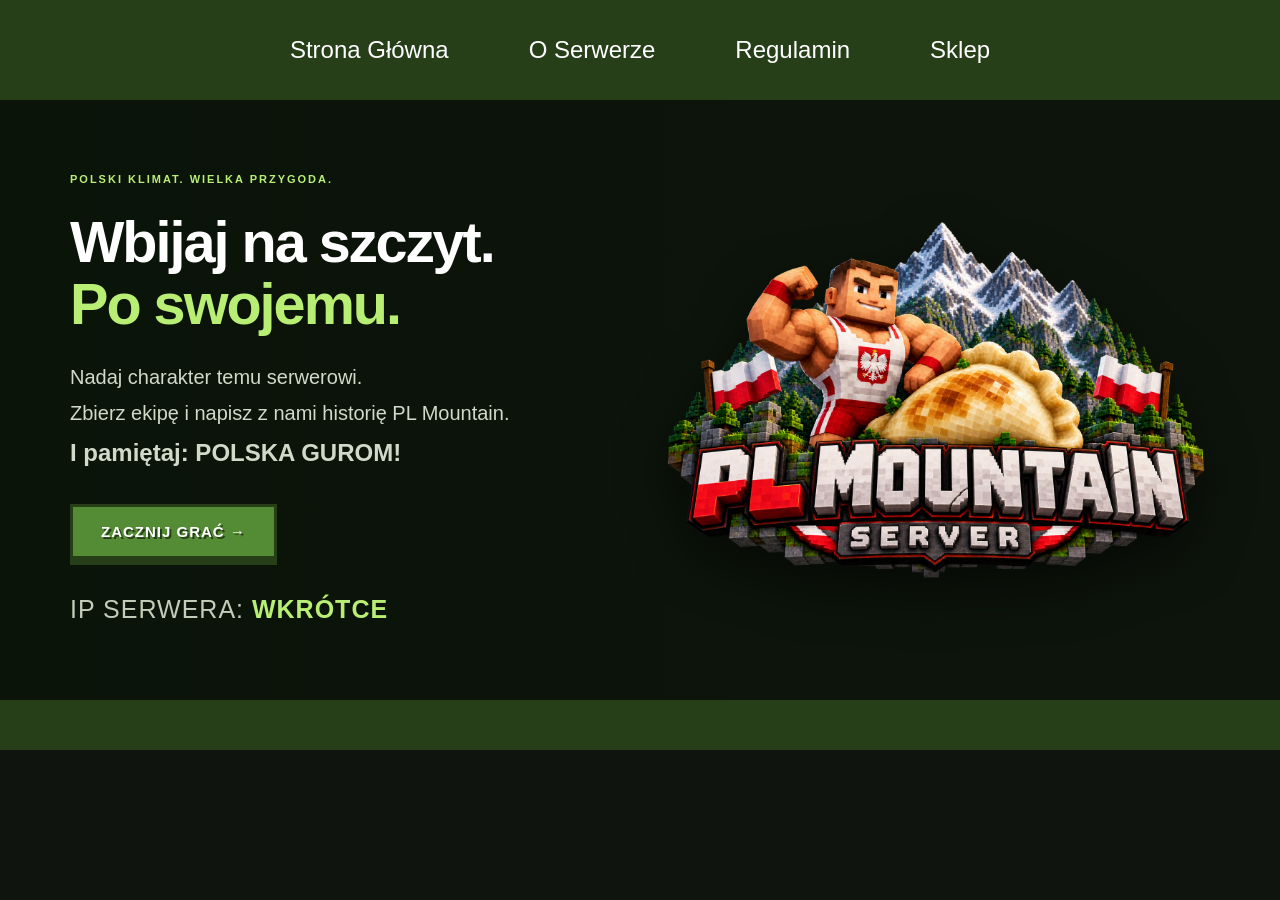
==== index.html @ f65269a3 "Adding index.html" ====
<!DOCTYPE html>
<html lang="en">
<head>
    <meta charset="UTF-8">
    <meta name="viewport" content="width=device-width, initial-scale=1.0">
    <title>Document</title>
<style>
    @import URL("styl.css");
</style>
</head>
<body>
    <div class="top">
        <h1>
        <a href="index.html">Strona Główna</a>
        <a href="about.html">O Serwerze</a>
        <a href="statute.html">Regulamin</a>
        <a href="shop.html">Sklep</a></h1>
    </div>
    <div class="main">

    <video class="tlo" autoplay muted loop playsinline>
        <source src="media.mp4" type="video/mp4">
    </video>

    <div class="hero-content">

        <div class="hero-text">
            <p class="hero-label">
                POLSKI KLIMAT. WIELKA PRZYGODA.
            </p>

            <h1>
                Wbijaj na szczyt.<br>
                <span>Po swojemu.</span>
            </h1>

            <p class="hero-description">
                Nadaj charakter temu serwerowi.<br>
                Zbierz ekipę i napisz z nami historię PL Mountain.<br>
                <b>I pamiętaj: POLSKA GUROM!</b>
            </p>

            <a href="#jak-zagrac" class="hero-button">
                ZACZNIJ GRAĆ →
            </a>

            <p class="hero-address">
                IP SERWERA: <strong>WKRÓTCE</strong>
            </p>
        </div>

        <div class="hero-logo">
            <img
                src="Wokselowy górski serwer z pierogiem.png"
                alt="Logo PL Mountain"
            >
        </div>

    </div>

</div>
    <div class="footer"></div>
</body>
</html>
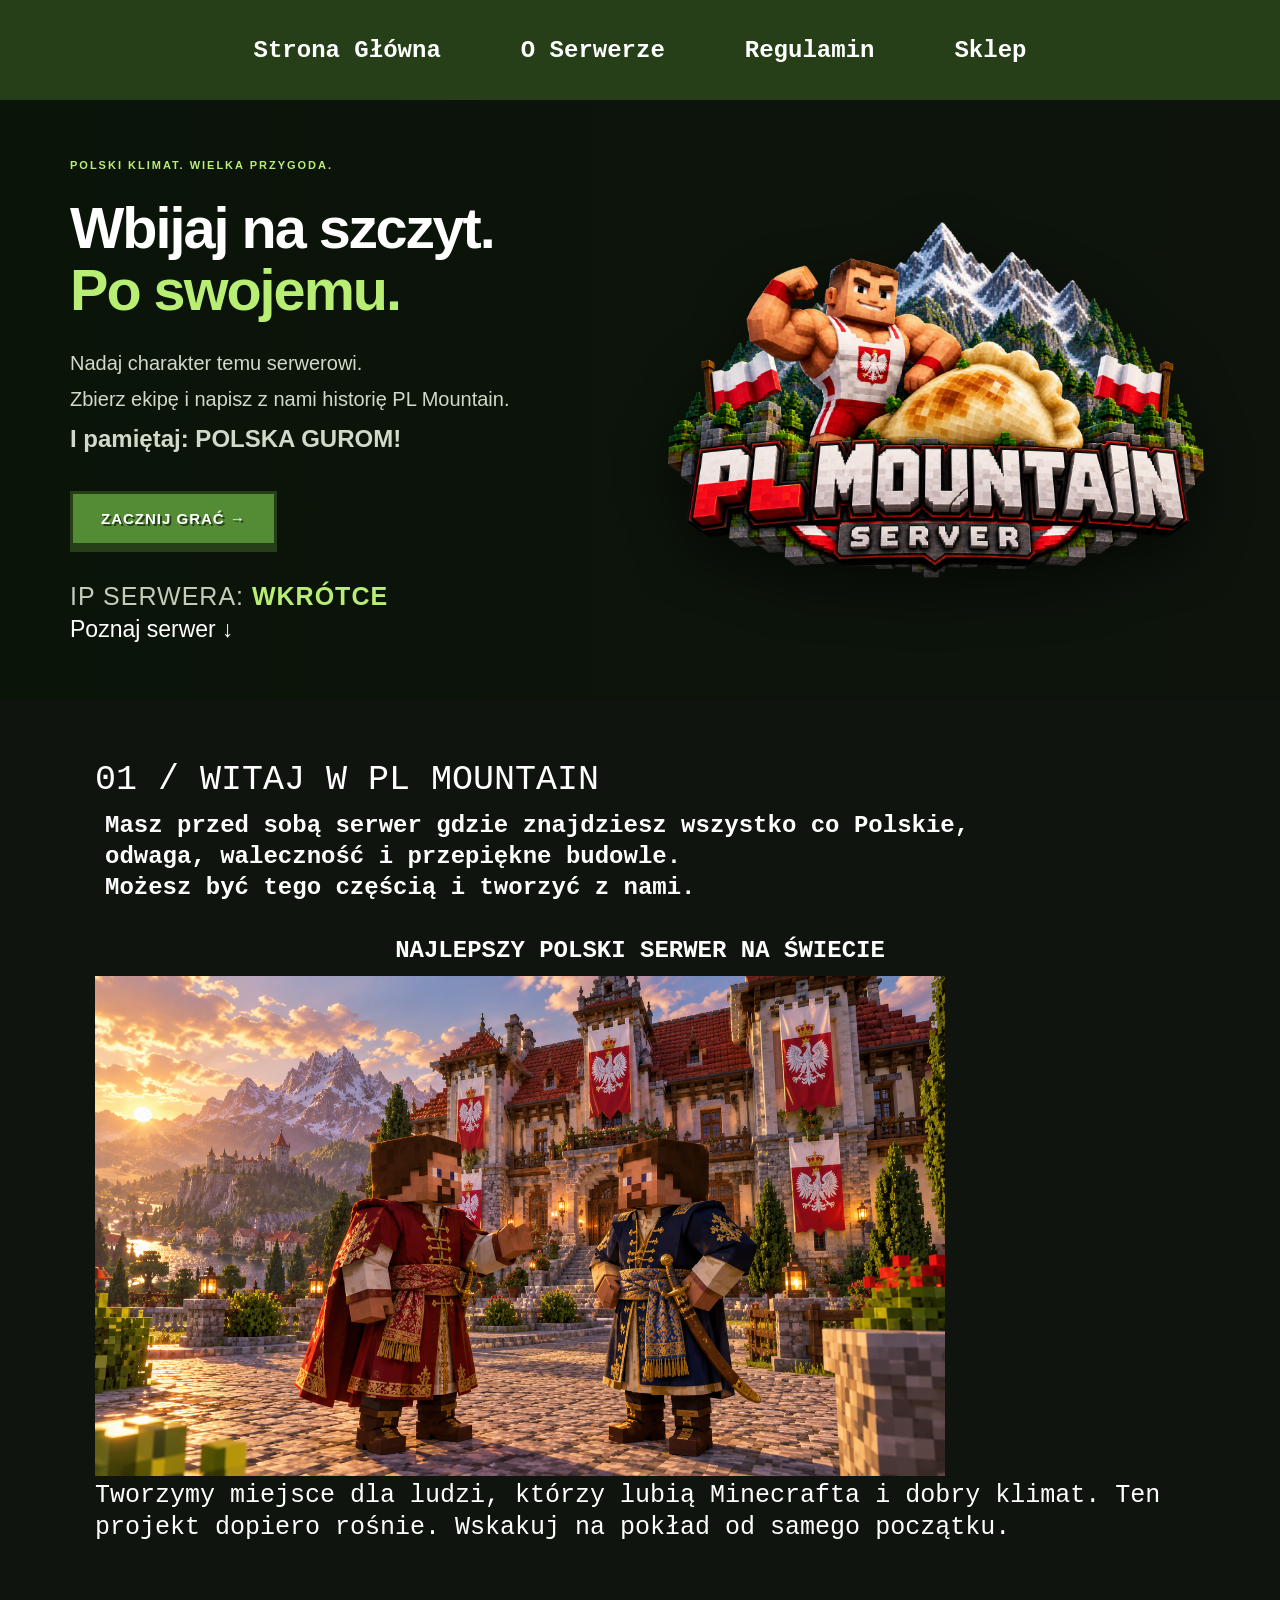
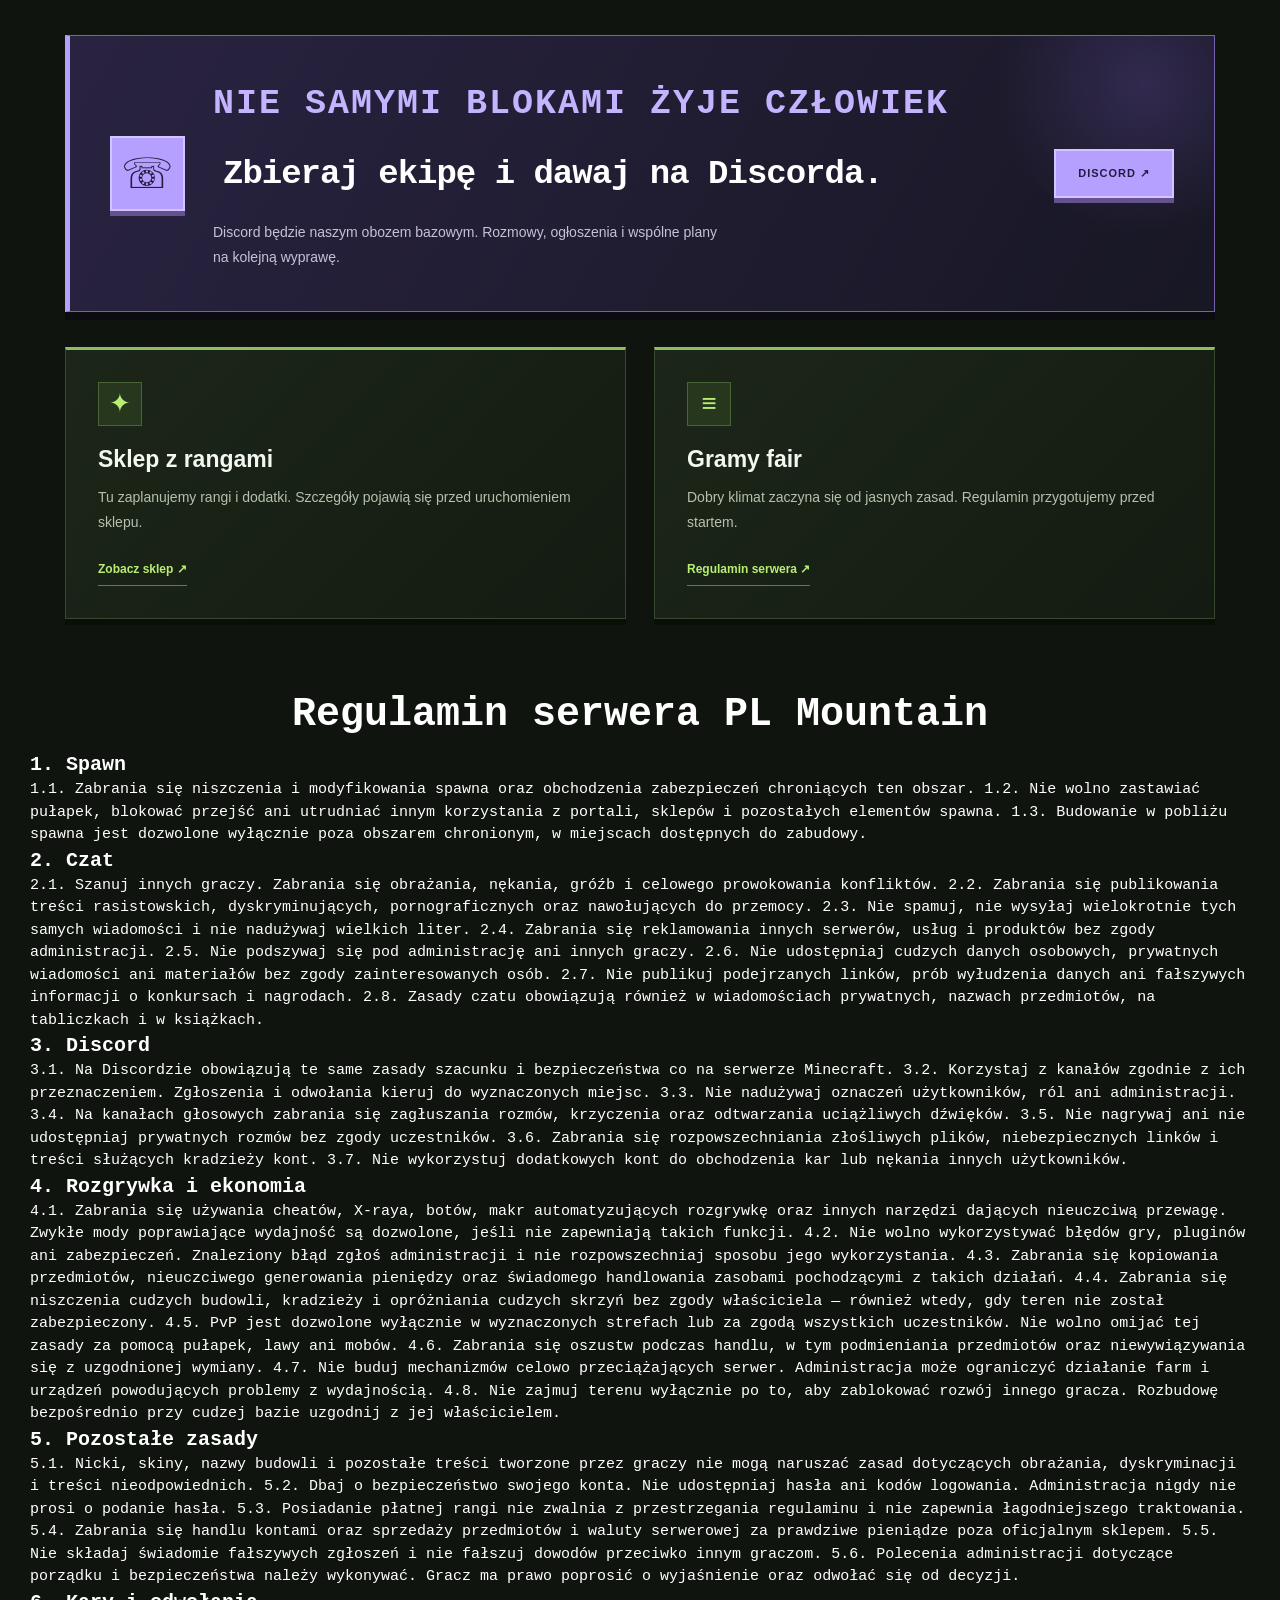
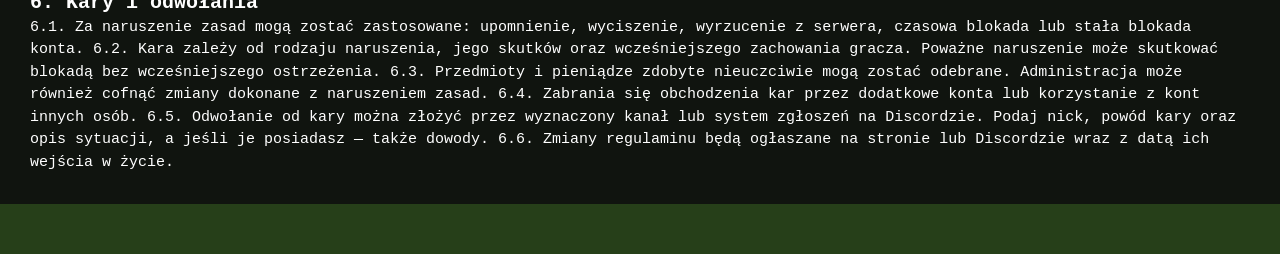
==== commit 73475fb4: "usuniecie start.html, ukończenie index.html, aktualizacja css" ====
--- a/index.html
+++ b/index.html
@@ -12,9 +12,9 @@
     <div class="top">
         <h1>
         <a href="index.html">Strona Główna</a>
-        <a href="about.html">O Serwerze</a>
-        <a href="statute.html">Regulamin</a>
-        <a href="shop.html">Sklep</a></h1>
+        <a href="#o-serwerze">O Serwerze</a>
+        <a href="#regulamin">Regulamin</a>
+        <a href="#sklep">Sklep</a></h1>
     </div>
     <div class="main">
 
@@ -43,22 +43,192 @@
             <a href="#jak-zagrac" class="hero-button">
                 ZACZNIJ GRAĆ →
             </a>
-
             <p class="hero-address">
                 IP SERWERA: <strong>WKRÓTCE</strong>
             </p>
+            <a href="#o-serwerze" class="secondary">
+              Poznaj serwer ↓</a>
         </div>
 
         <div class="hero-logo">
             <img
                 src="Wokselowy górski serwer z pierogiem.png"
-                alt="Logo PL Mountain"
-            >
+                alt="Logo PL Mountain">
         </div>
-
     </div>
-
+    
+
+    
 </div>
+<div id="o-serwerze">
+         <section id="o-serwerze" class="about wrap">
+
+            <div>
+                <p class="eyebrow">
+                    01 / WITAJ W PL MOUNTAIN
+                </p>
+
+                <h2>
+                    Masz przed sobą serwer gdzie znajdziesz 
+                    wszystko co Polskie,<br>
+                    odwaga, waleczność i przepiękne budowle.<br>
+                    Możesz być tego częścią i tworzyć z nami. <br><br>
+                    <p><center>NAJLEPSZY POLSKI SERWER NA ŚWIECIE</center></p>
+                </h2>
+                <img src="szlachta.png">
+            </div>
+
+            <div class="about-copy">
+                <p>
+                    Tworzymy miejsce dla ludzi, którzy lubią Minecrafta
+                    i dobry klimat. Ten projekt dopiero rośnie.
+                    Wskakuj na pokład od samego początku.
+</p>
+</div>
+</section>
+      <!-- DISCORD -->
+        <section id="spolecznosc" class="community wrap">
+
+            <div class="discord-icon" aria-hidden="true">
+                ☏
+            </div>
+
+            <div>
+                <p class="eyebrow">
+                    NIE SAMYMI BLOKAMI ŻYJE CZŁOWIEK
+                </p>
+
+                <h2>Zbieraj ekipę i dawaj na Discorda.</h2>
+
+                <p>
+                    Discord będzie naszym obozem bazowym.
+                    Rozmowy, ogłoszenia i wspólne plany
+                    na kolejną wyprawę.
+                </p>
+            </div>
+
+            <button class="btn purple" data-dialog="Discord">
+                DISCORD ↗
+            </button>
+
+        </section>
+
+        <!-- SKLEP I REGULAMIN -->
+        <section class="extras wrap">
+
+            <div>
+                <span aria-hidden="true">✦</span>
+
+                <h3>Sklep z rangami</h3>
+
+                <p>
+                    Tu zaplanujemy rangi i dodatki.
+                    Szczegóły pojawią się przed uruchomieniem sklepu.
+                </p>
+
+                <button class="text-button" href="shop.html" data-dialog="Sklep z rangami">
+                    Zobacz sklep ↗
+                </button>
+            </div>
+
+            <div>
+                <span aria-hidden="true">≡</span>
+
+                <h3>Gramy fair</h3>
+
+                <p>
+                    Dobry klimat zaczyna się od jasnych zasad.
+                    Regulamin przygotujemy przed startem.
+                </p>
+
+                <button class="text-button" href="#regulamin" data-dialog="Regulamin">
+                    Regulamin serwera ↗
+                </button>
+            </div>
+
+        </section>
+<section id="regulamin">
+    <h2>Regulamin serwera PL Mountain</h2>
+    
+<h1>1. Spawn</h1>
+1.1. Zabrania się niszczenia i modyfikowania spawna oraz obchodzenia zabezpieczeń chroniących ten obszar.
+
+1.2. Nie wolno zastawiać pułapek, blokować przejść ani utrudniać innym korzystania z portali, sklepów i pozostałych elementów spawna.
+
+1.3. Budowanie w pobliżu spawna jest dozwolone wyłącznie poza obszarem chronionym, w miejscach dostępnych do zabudowy.
+<h1>2. Czat</h1>
+2.1. Szanuj innych graczy. Zabrania się obrażania, nękania, gróźb i celowego prowokowania konfliktów.
+
+2.2. Zabrania się publikowania treści rasistowskich, dyskryminujących, pornograficznych oraz nawołujących do przemocy.
+
+2.3. Nie spamuj, nie wysyłaj wielokrotnie tych samych wiadomości i nie nadużywaj wielkich liter.
+
+2.4. Zabrania się reklamowania innych serwerów, usług i produktów bez zgody administracji.
+
+2.5. Nie podszywaj się pod administrację ani innych graczy.
+
+2.6. Nie udostępniaj cudzych danych osobowych, prywatnych wiadomości ani materiałów bez zgody zainteresowanych osób.
+
+2.7. Nie publikuj podejrzanych linków, prób wyłudzenia danych ani fałszywych informacji o konkursach i nagrodach.
+
+2.8. Zasady czatu obowiązują również w wiadomościach prywatnych, nazwach przedmiotów, na tabliczkach i w książkach.
+<h1>3. Discord</h1>
+3.1. Na Discordzie obowiązują te same zasady szacunku i bezpieczeństwa co na serwerze Minecraft.
+
+3.2. Korzystaj z kanałów zgodnie z ich przeznaczeniem. Zgłoszenia i odwołania kieruj do wyznaczonych miejsc.
+
+3.3. Nie nadużywaj oznaczeń użytkowników, ról ani administracji.
+
+3.4. Na kanałach głosowych zabrania się zagłuszania rozmów, krzyczenia oraz odtwarzania uciążliwych dźwięków.
+
+3.5. Nie nagrywaj ani nie udostępniaj prywatnych rozmów bez zgody uczestników.
+
+3.6. Zabrania się rozpowszechniania złośliwych plików, niebezpiecznych linków i treści służących kradzieży kont.
+
+3.7. Nie wykorzystuj dodatkowych kont do obchodzenia kar lub nękania innych użytkowników.
+<h1>4. Rozgrywka i ekonomia</h1>
+4.1. Zabrania się używania cheatów, X-raya, botów, makr automatyzujących rozgrywkę oraz innych narzędzi dających nieuczciwą przewagę. Zwykłe mody poprawiające wydajność są dozwolone, jeśli nie zapewniają takich funkcji.
+
+4.2. Nie wolno wykorzystywać błędów gry, pluginów ani zabezpieczeń. Znaleziony błąd zgłoś administracji i nie rozpowszechniaj sposobu jego wykorzystania.
+
+4.3. Zabrania się kopiowania przedmiotów, nieuczciwego generowania pieniędzy oraz świadomego handlowania zasobami pochodzącymi z takich działań.
+
+4.4. Zabrania się niszczenia cudzych budowli, kradzieży i opróżniania cudzych skrzyń bez zgody właściciela — również wtedy, gdy teren nie został zabezpieczony.
+
+4.5. PvP jest dozwolone wyłącznie w wyznaczonych strefach lub za zgodą wszystkich uczestników. Nie wolno omijać tej zasady za pomocą pułapek, lawy ani mobów.
+
+4.6. Zabrania się oszustw podczas handlu, w tym podmieniania przedmiotów oraz niewywiązywania się z uzgodnionej wymiany.
+
+4.7. Nie buduj mechanizmów celowo przeciążających serwer. Administracja może ograniczyć działanie farm i urządzeń powodujących problemy z wydajnością.
+
+4.8. Nie zajmuj terenu wyłącznie po to, aby zablokować rozwój innego gracza. Rozbudowę bezpośrednio przy cudzej bazie uzgodnij z jej właścicielem.
+<h1>5. Pozostałe zasady</h1>
+5.1. Nicki, skiny, nazwy budowli i pozostałe treści tworzone przez graczy nie mogą naruszać zasad dotyczących obrażania, dyskryminacji i treści nieodpowiednich.
+
+5.2. Dbaj o bezpieczeństwo swojego konta. Nie udostępniaj hasła ani kodów logowania. Administracja nigdy nie prosi o podanie hasła.
+
+5.3. Posiadanie płatnej rangi nie zwalnia z przestrzegania regulaminu i nie zapewnia łagodniejszego traktowania.
+
+5.4. Zabrania się handlu kontami oraz sprzedaży przedmiotów i waluty serwerowej za prawdziwe pieniądze poza oficjalnym sklepem.
+
+5.5. Nie składaj świadomie fałszywych zgłoszeń i nie fałszuj dowodów przeciwko innym graczom.
+
+5.6. Polecenia administracji dotyczące porządku i bezpieczeństwa należy wykonywać. Gracz ma prawo poprosić o wyjaśnienie oraz odwołać się od decyzji.
+<h1>6. Kary i odwołania</h1>
+6.1. Za naruszenie zasad mogą zostać zastosowane: upomnienie, wyciszenie, wyrzucenie z serwera, czasowa blokada lub stała blokada konta.
+
+6.2. Kara zależy od rodzaju naruszenia, jego skutków oraz wcześniejszego zachowania gracza. Poważne naruszenie może skutkować blokadą bez wcześniejszego ostrzeżenia.
+
+6.3. Przedmioty i pieniądze zdobyte nieuczciwie mogą zostać odebrane. Administracja może również cofnąć zmiany dokonane z naruszeniem zasad.
+
+6.4. Zabrania się obchodzenia kar przez dodatkowe konta lub korzystanie z kont innych osób.
+
+6.5. Odwołanie od kary można złożyć przez wyznaczony kanał lub system zgłoszeń na Discordzie. Podaj nick, powód kary oraz opis sytuacji, a jeśli je posiadasz — także dowody.
+
+6.6. Zmiany regulaminu będą ogłaszane na stronie lub Discordzie wraz z datą ich wejścia w życie.</p>
+</section>
+
+    </div>
     <div class="footer"></div>
 </body>
 </html>
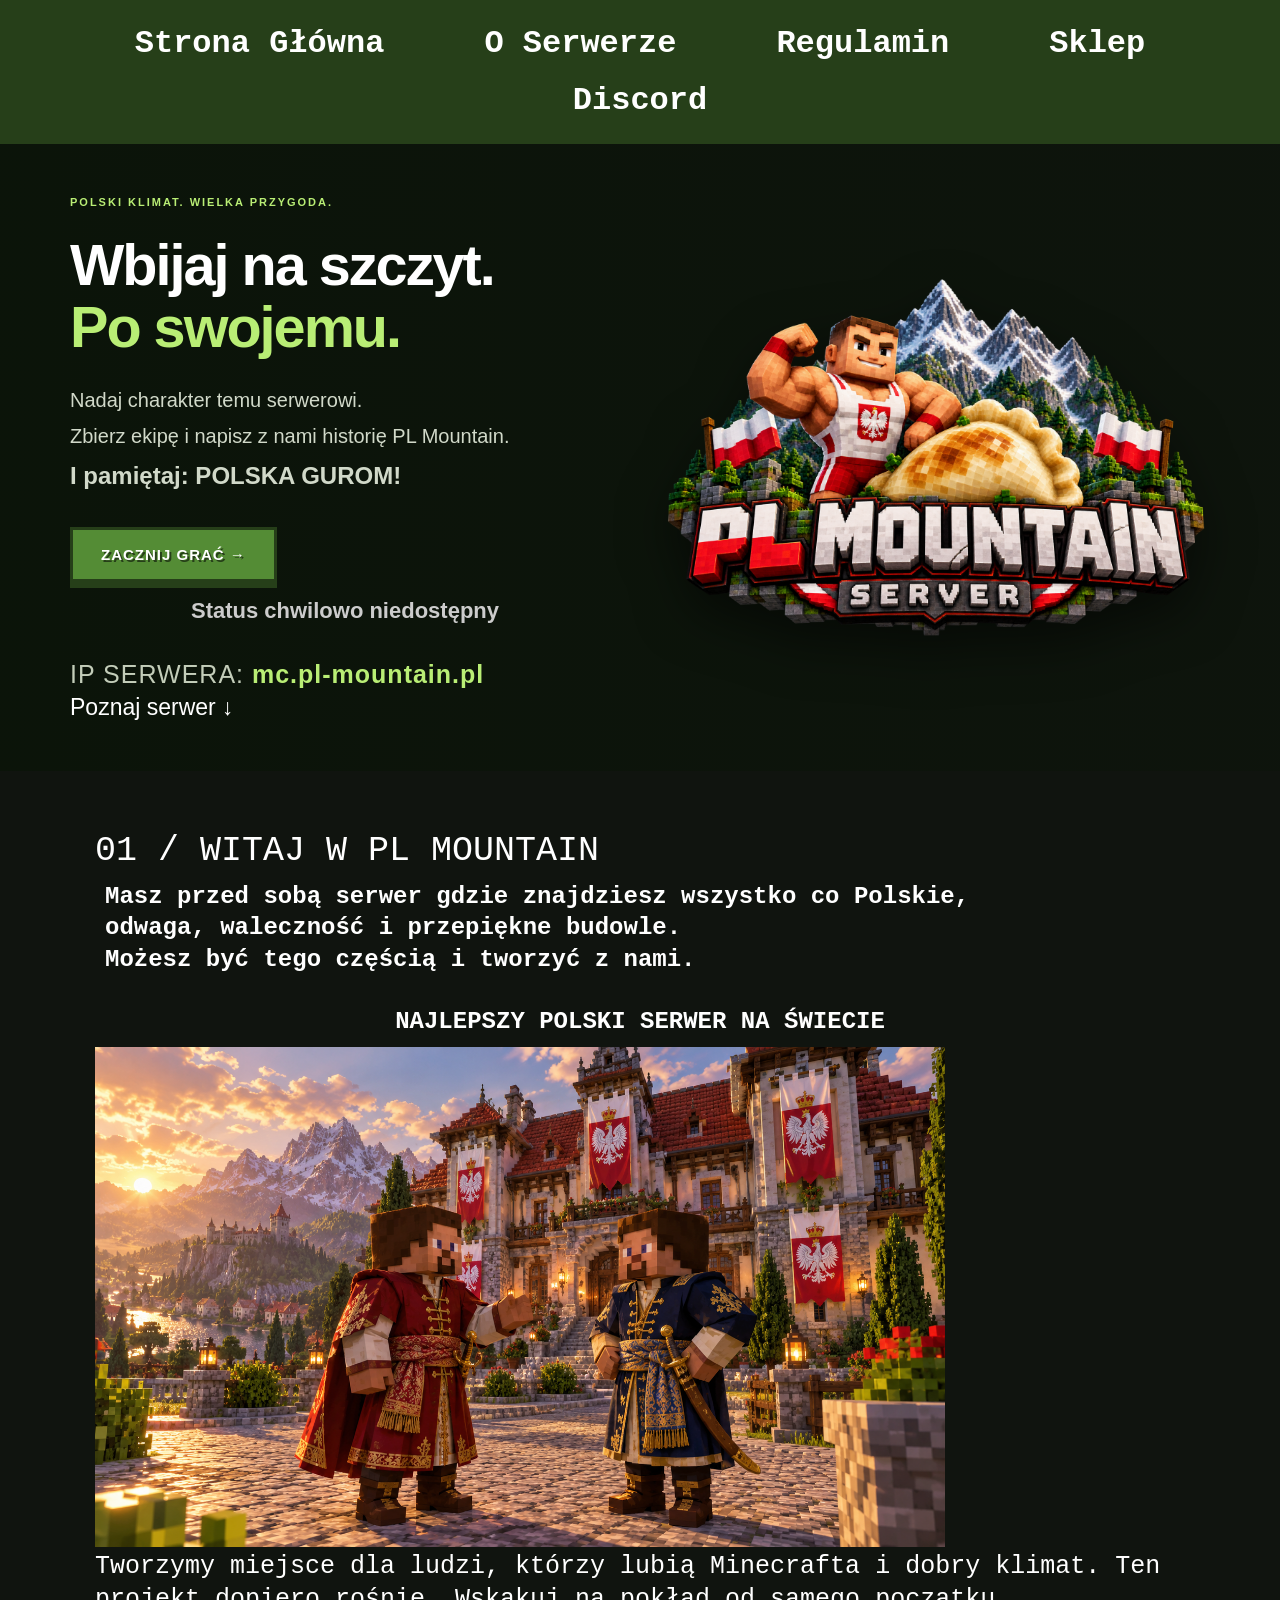
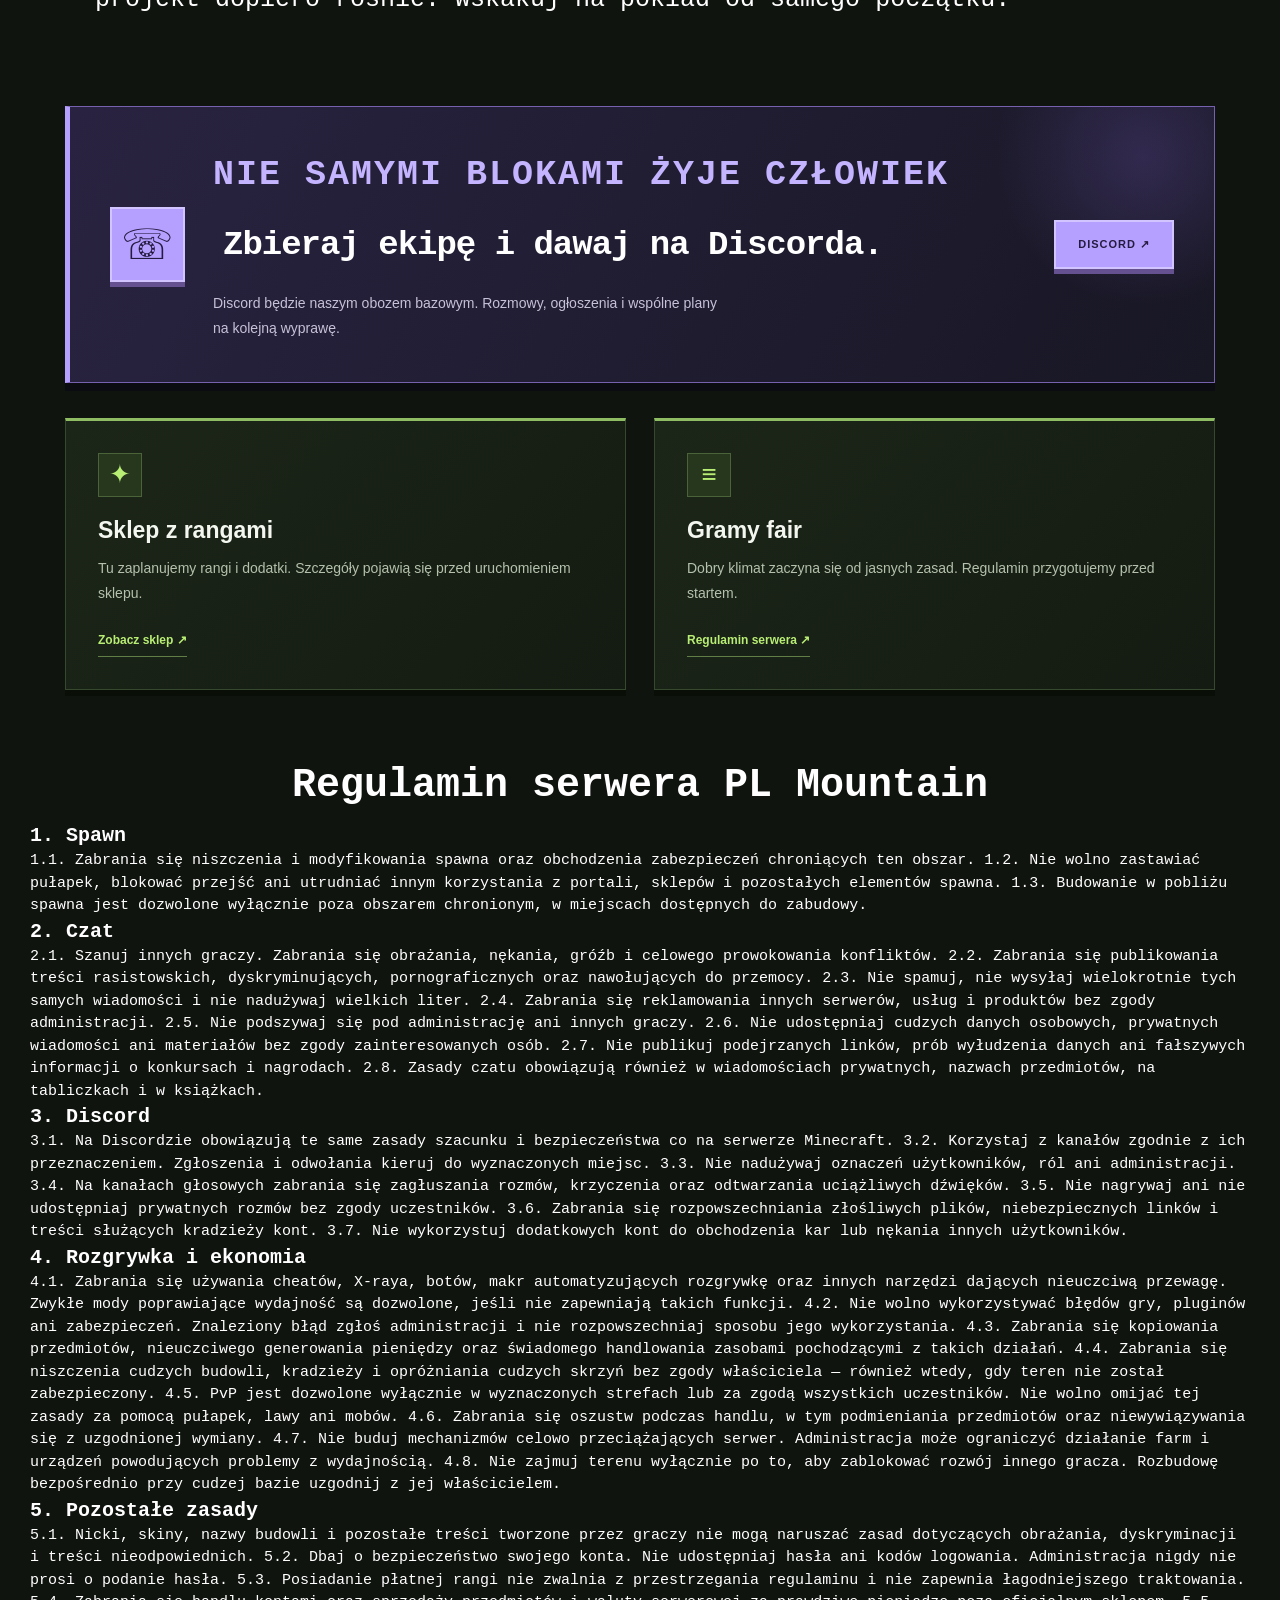
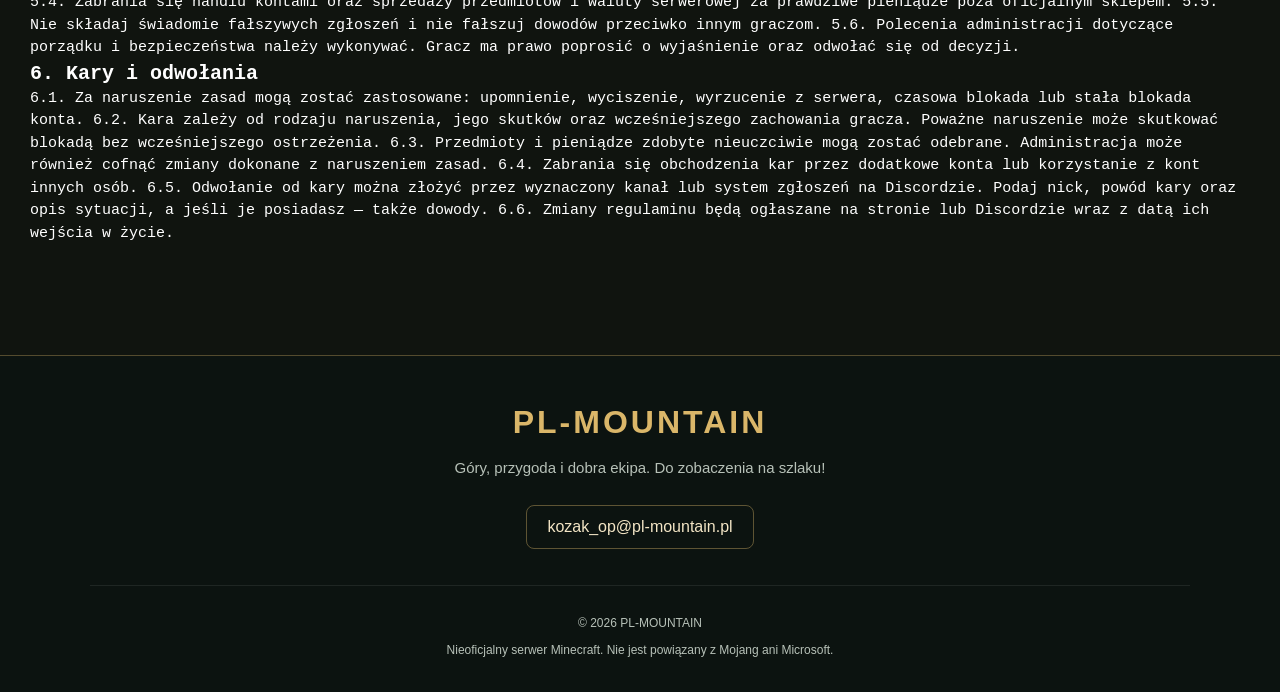
==== commit 68954ceb: "Update of index.html and styl.css" ====
--- a/index.html
+++ b/index.html
@@ -3,7 +3,8 @@
 <head>
     <meta charset="UTF-8">
     <meta name="viewport" content="width=device-width, initial-scale=1.0">
-    <title>Document</title>
+    <title>PL_MOUNTAIN SERWER</title>
+    <link rel="icon" type="image/png" href="Wokselowy górski serwer z pierogiem.png">
 <style>
     @import URL("styl.css");
 </style>
@@ -14,7 +15,8 @@
         <a href="index.html">Strona Główna</a>
         <a href="#o-serwerze">O Serwerze</a>
         <a href="#regulamin">Regulamin</a>
-        <a href="#sklep">Sklep</a></h1>
+        <a href="#sklep">Sklep</a>
+        <a href="#spolecznosc">Discord</a></h1>
     </div>
     <div class="main">
 
@@ -40,11 +42,14 @@
                 <b>I pamiętaj: POLSKA GUROM!</b>
             </p>
 
-            <a href="#jak-zagrac" class="hero-button">
+<button type="button" class="hero-button" onclick="kopiujAdres(this)">
                 ZACZNIJ GRAĆ →
-            </a>
+</button>
+<p class="server-status" id="server-status" aria-live="polite">
+    Sprawdzanie liczby graczy…
+</p>
             <p class="hero-address">
-                IP SERWERA: <strong>WKRÓTCE</strong>
+                IP SERWERA: <strong>mc.pl-mountain.pl</strong>
             </p>
             <a href="#o-serwerze" class="secondary">
               Poznaj serwer ↓</a>
@@ -107,9 +112,12 @@
                 </p>
             </div>
 
-            <button class="btn purple" data-dialog="Discord">
-                DISCORD ↗
-            </button>
+           <a class="btn purple"
+   href="https://discord.gg/5W3QbU96p"
+   target="_blank"
+   rel="noopener noreferrer">
+    DISCORD ↗
+</a>
 
         </section>
 
@@ -229,6 +237,83 @@
 </section>
 
     </div>
-    <div class="footer"></div>
+<footer class="site-footer">
+    <div class="footer-content">
+        <a href="#" class="footer-brand">PL-MOUNTAIN</a>
+
+        <p class="footer-slogan">
+            Góry, przygoda i dobra ekipa. Do zobaczenia na szlaku!
+        </p>
+
+        <a class="footer-contact" href="mailto:kontakt@pl-mountain.pl">
+            kozak_op@pl-mountain.pl
+        </a>
+
+        <div class="footer-bottom">
+            <p>© <span id="footer-year"></span> PL-MOUNTAIN</p>
+            <p>
+                Nieoficjalny serwer Minecraft.
+                Nie jest powiązany z Mojang ani Microsoft.
+            </p>
+        </div>
+    </div>
+</footer>
+
+<script>
+    document.getElementById("footer-year").textContent =
+        new Date().getFullYear();
+</script>
+    <script>
+async function kopiujAdres(przycisk) {
+    try {
+        await navigator.clipboard.writeText("mc.pl-mountain.pl");
+
+        przycisk.textContent = "ADRES SKOPIOWANY ✓";
+
+        setTimeout(() => {
+            przycisk.textContent = "ZACZNIJ GRAĆ →";
+        }, 3000);
+    } catch {
+        prompt("Skopiuj adres serwera:", "mc.pl-mountain.pl");
+    }
+}
+</script>
+<script>
+    // Wpisz adres, którego używasz do łączenia się w Minecraft.
+    const serverAddress = "mc.pl-mountain.pl";
+    const statusElement = document.getElementById("server-status");
+
+    async function updateServerStatus() {
+        try {
+            const response = await fetch(
+                "https://api.mcsrvstat.us/3/" +
+                encodeURIComponent(serverAddress)
+            );
+
+            if (!response.ok) {
+                throw new Error("Nie udało się pobrać statusu");
+            }
+
+            const data = await response.json();
+
+            if (data.online === true && data.players) {
+                statusElement.textContent =
+                    `Online: ${data.players.online} / ${data.players.max} graczy`;
+                statusElement.style.color = "#73e88b";
+            } else {
+                statusElement.textContent = "Serwer jest offline";
+                statusElement.style.color = "#ff8585";
+            }
+        } catch (error) {
+            statusElement.textContent = "Status chwilowo niedostępny";
+            statusElement.style.color = "#cccccc";
+        }
+    }
+
+    updateServerStatus();
+
+    // Ponowne sprawdzenie co 60 sekund.
+    setInterval(updateServerStatus, 60000);
+</script>
 </body>
 </html>
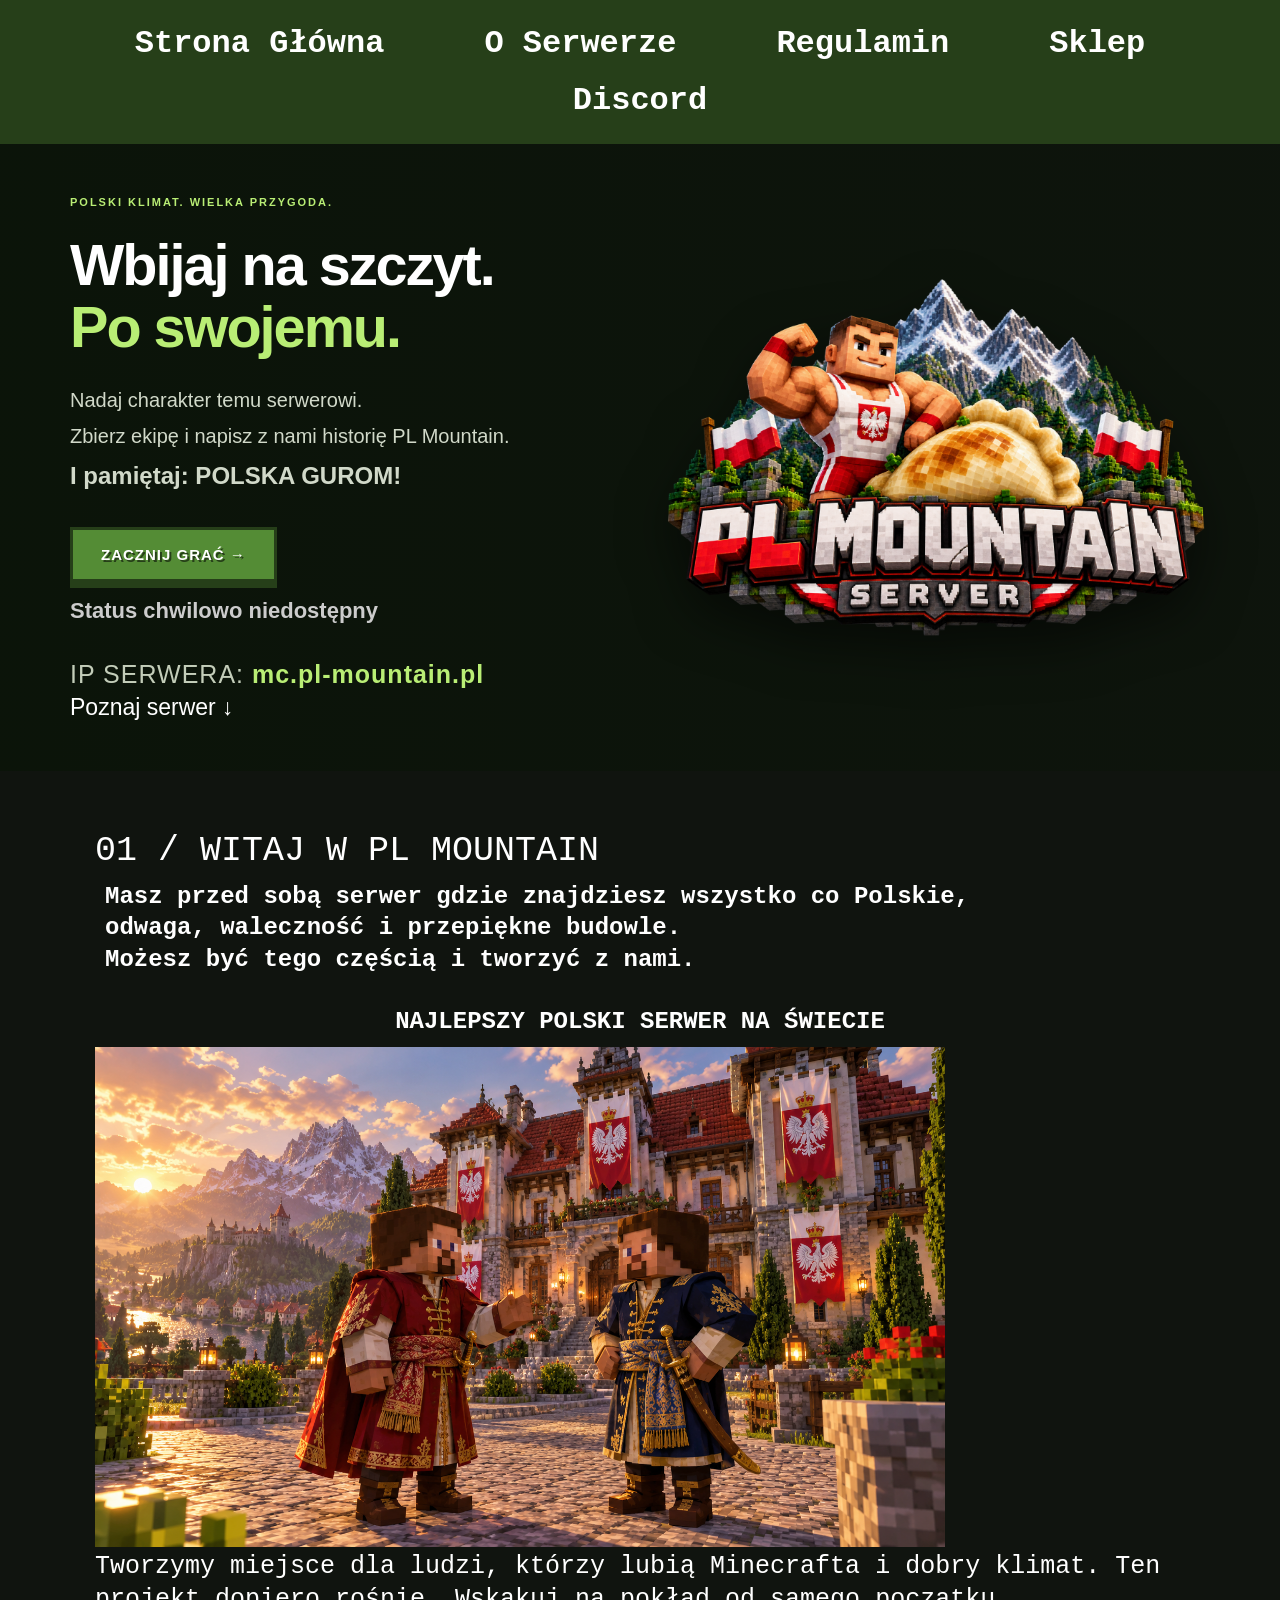
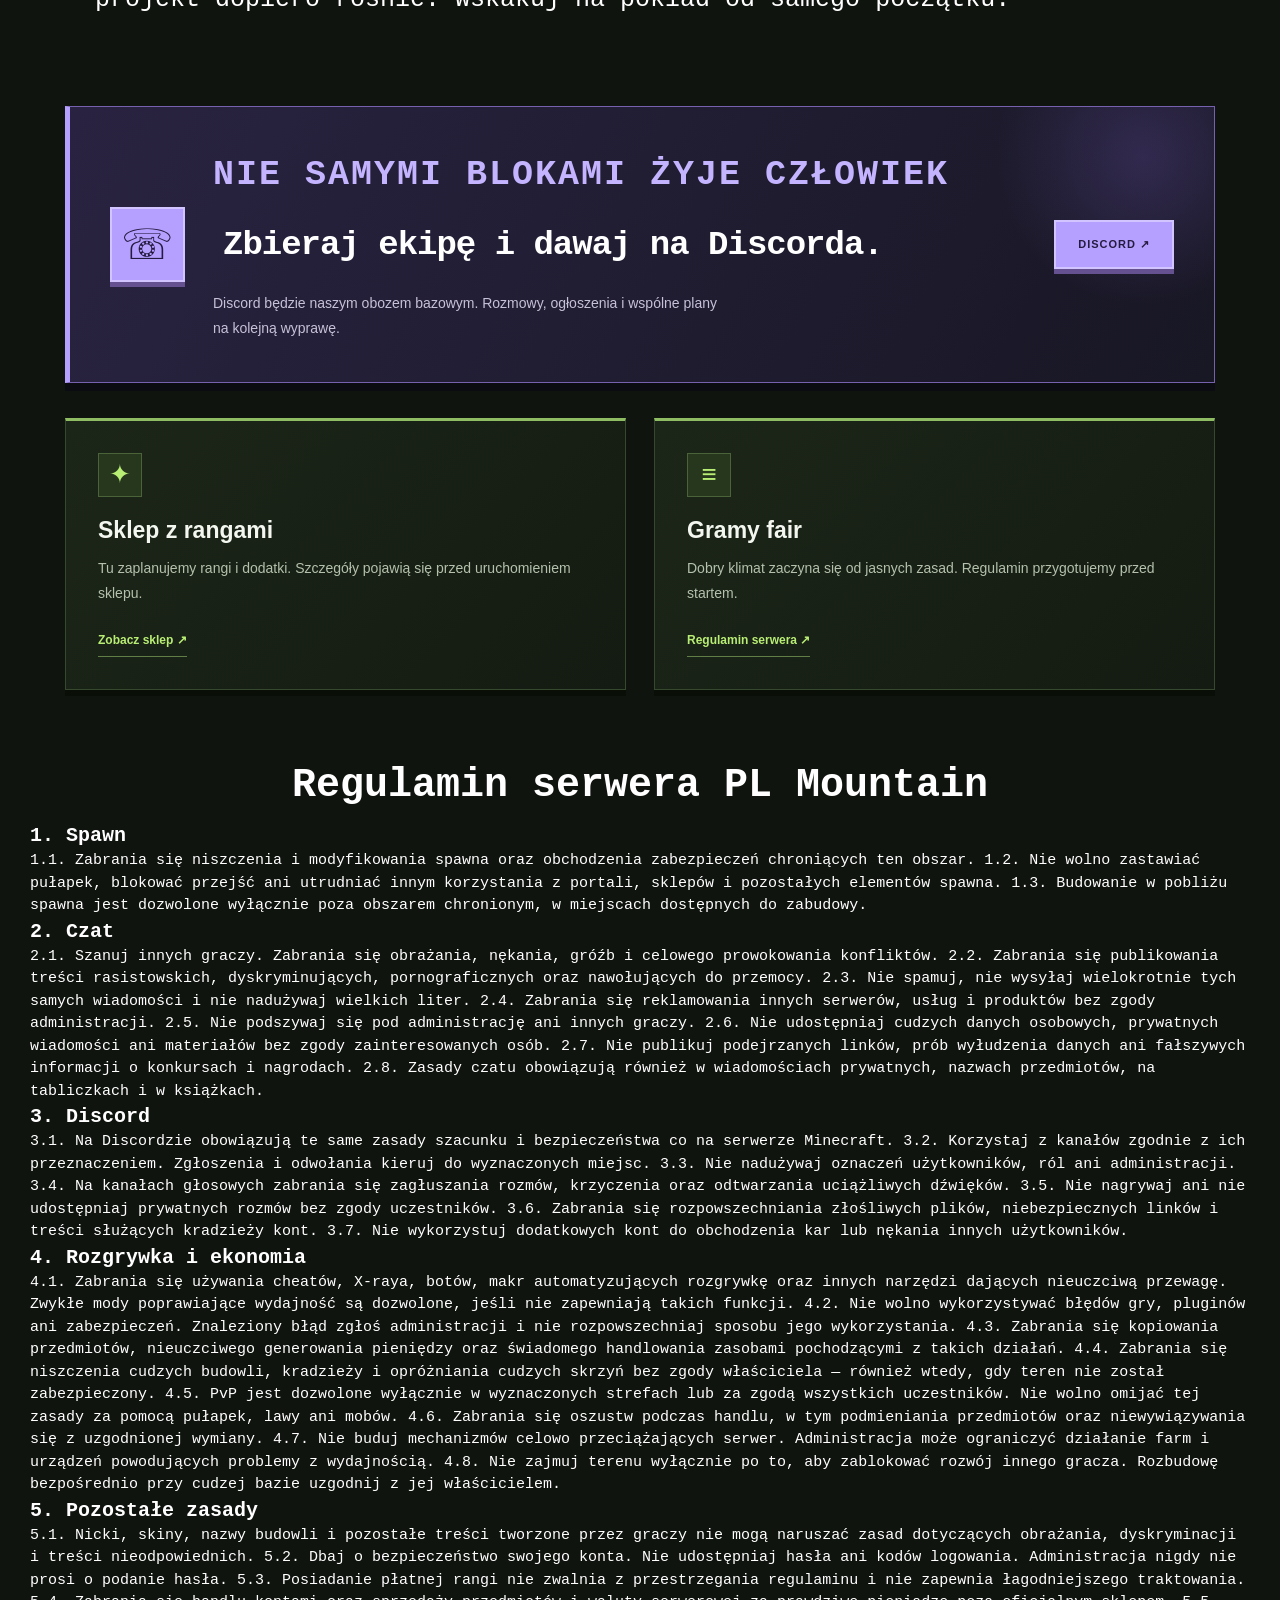
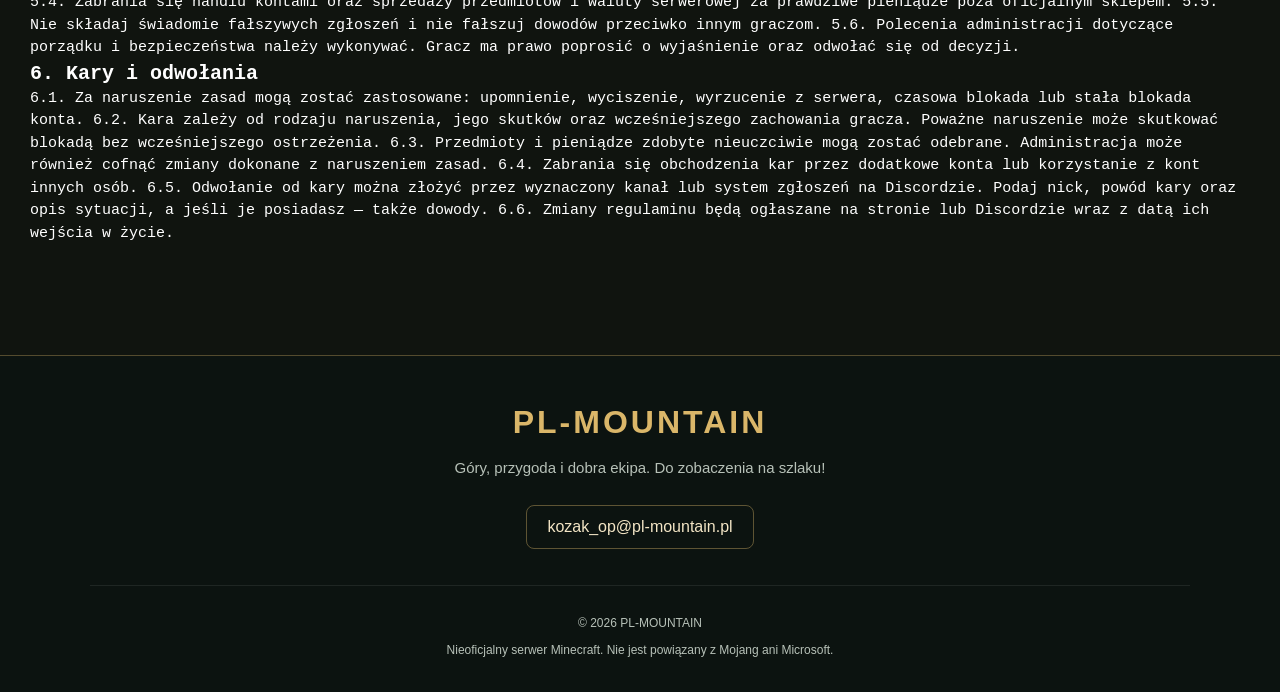
==== commit c13b595e: "adding shop.html" ====
--- a/index.html
+++ b/index.html
@@ -15,7 +15,7 @@
         <a href="index.html">Strona Główna</a>
         <a href="#o-serwerze">O Serwerze</a>
         <a href="#regulamin">Regulamin</a>
-        <a href="#sklep">Sklep</a>
+        <a href="shop.html">Sklep</a>
         <a href="#spolecznosc">Discord</a></h1>
     </div>
     <div class="main">
